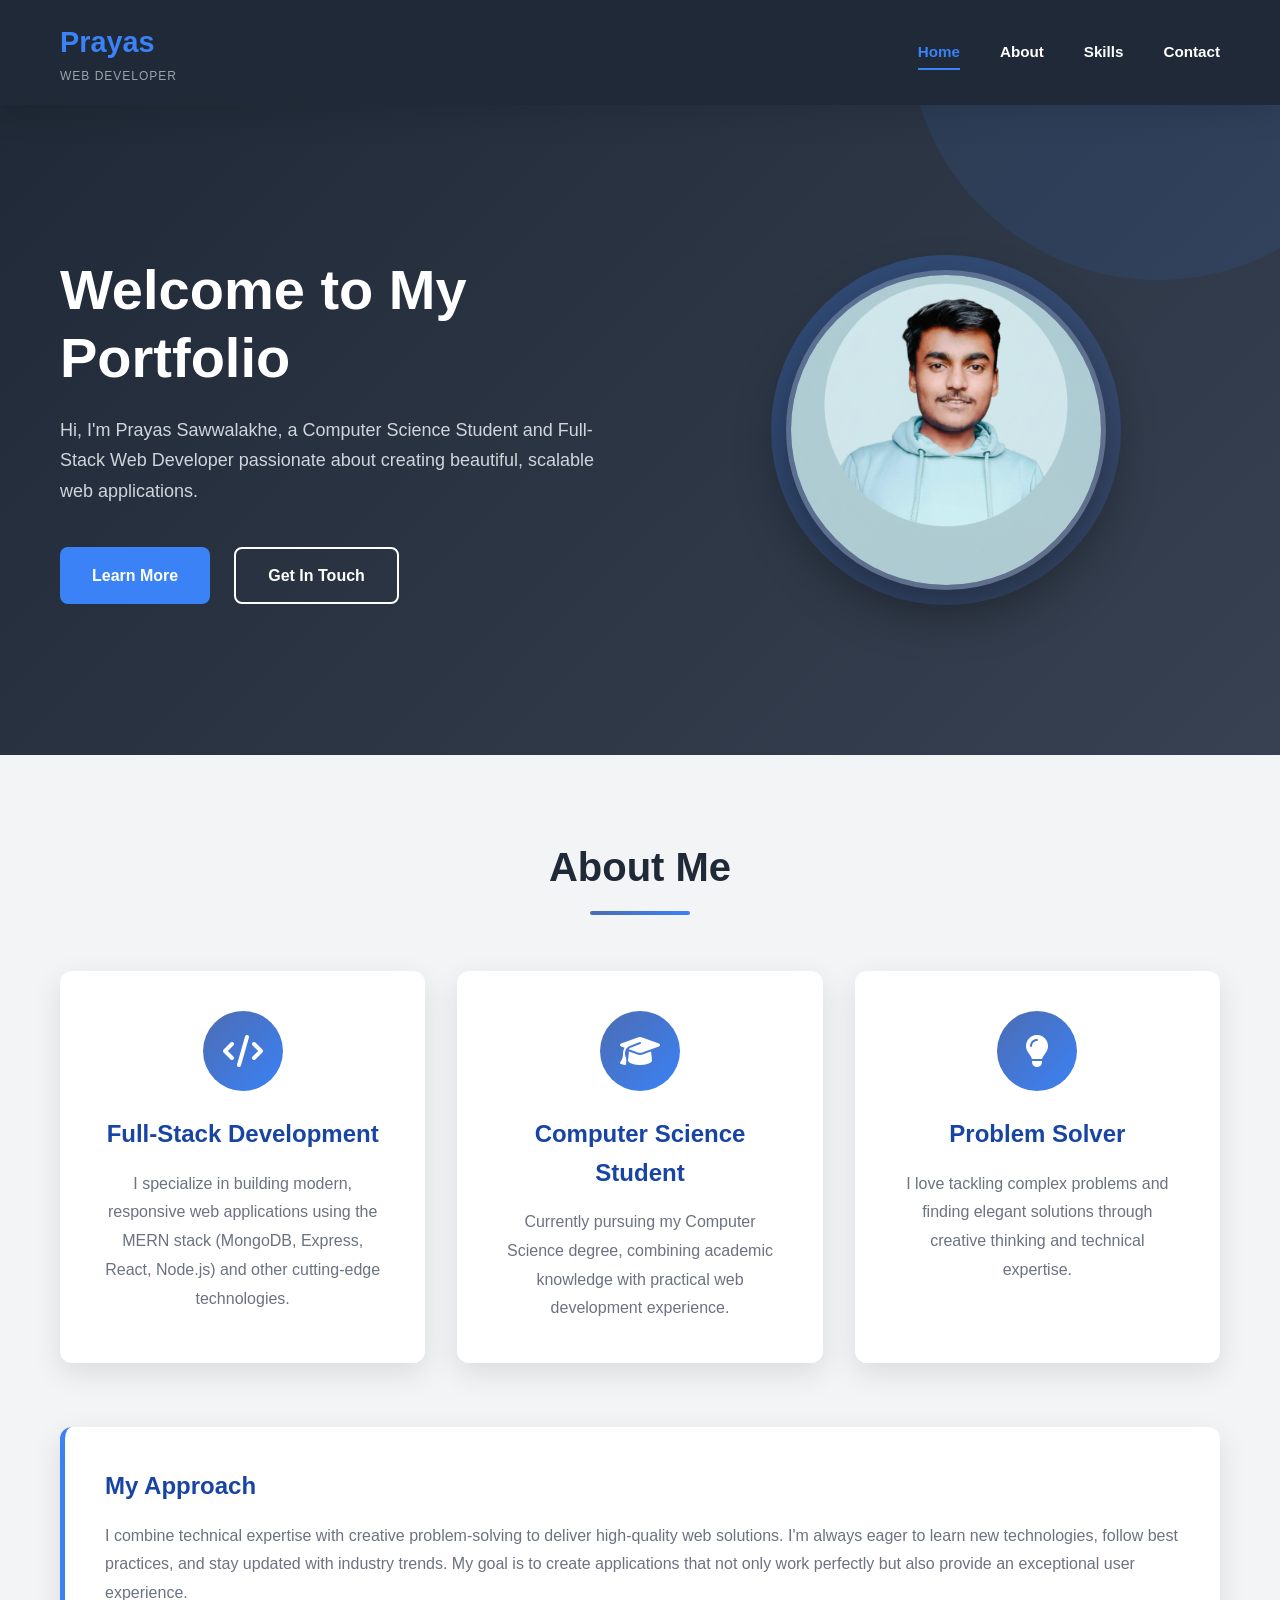
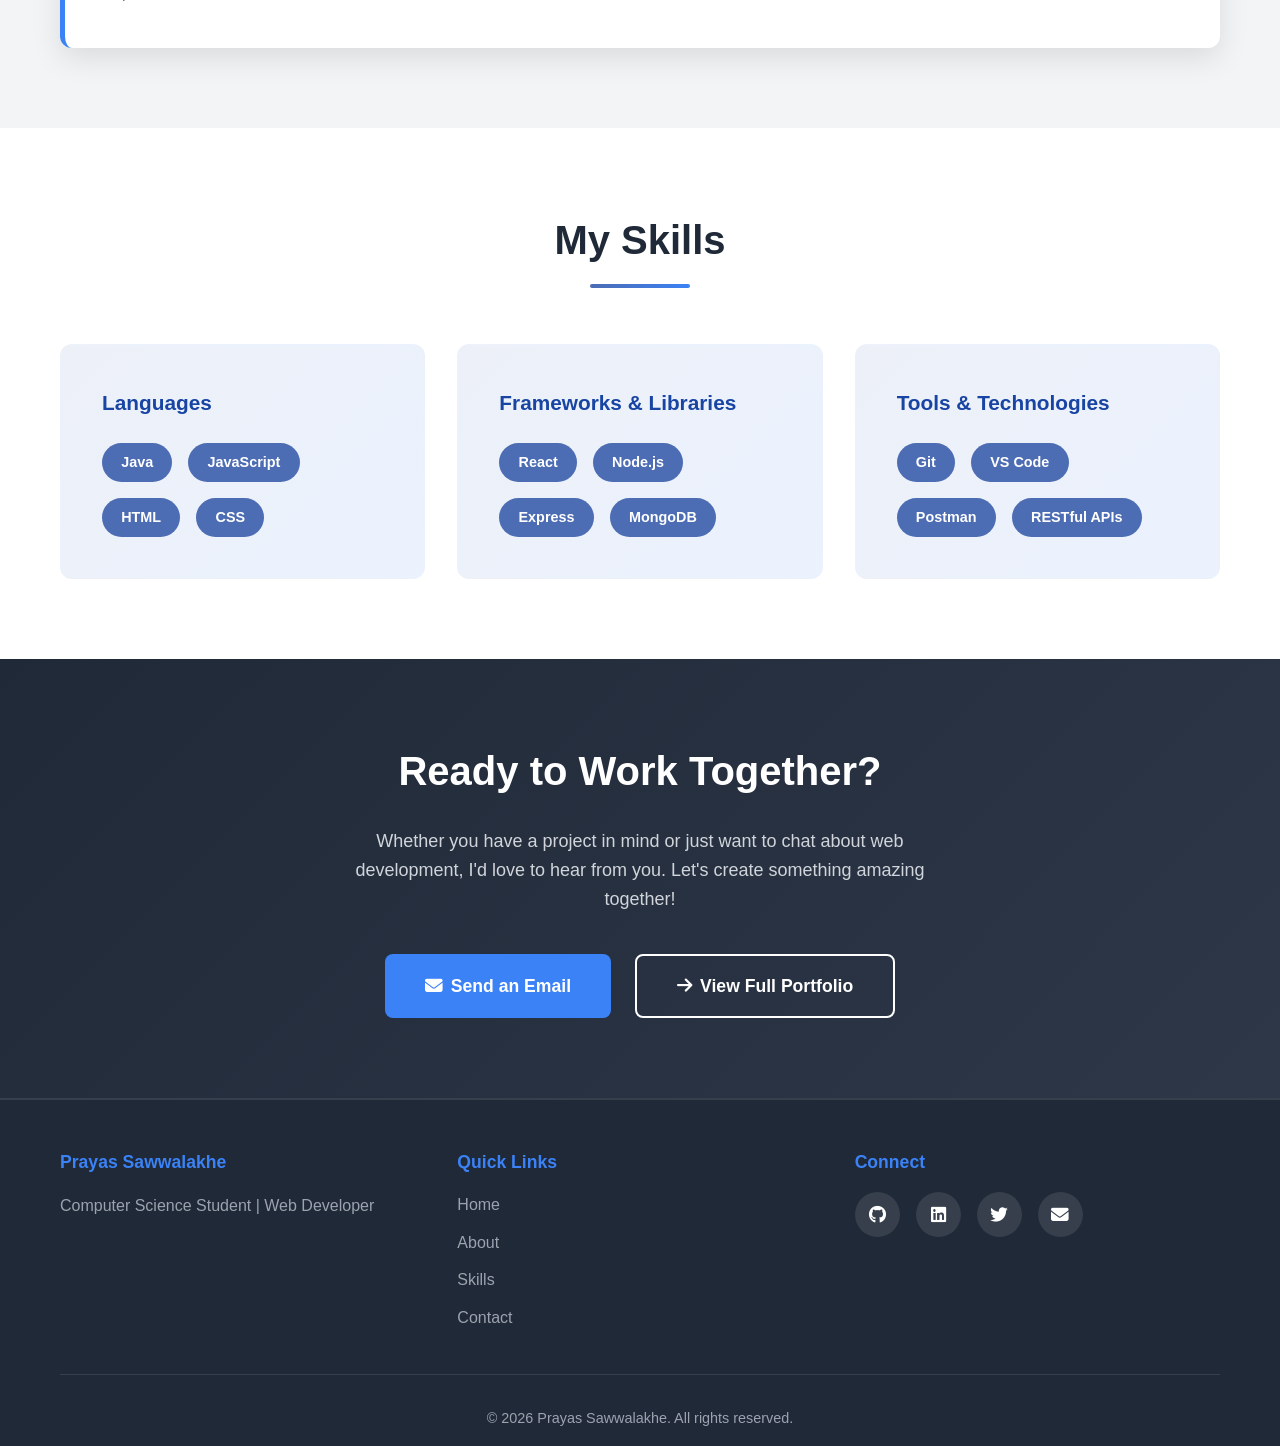
==== Task-2-Landing-Page/index.html @ 82221b43 "Adding landing pages files" ====
<!DOCTYPE html>
<html lang="en">

<head>
    <meta charset="UTF-8">
    <meta name="viewport" content="width=device-width, initial-scale=1.0">
    <title>Prayas Sawwalakhe - Web Developer Portfolio</title>
    <link rel="stylesheet" href="style.css">
    <link rel="stylesheet" href="https://cdnjs.cloudflare.com/ajax/libs/font-awesome/6.4.0/css/all.min.css">
</head>

<body>
    <!-- Navigation Header -->
    <header class="navbar">
        <div class="navbar-container">
            <div class="navbar-brand">
                <h1>Prayas</h1>
                <p class="tagline">Web Developer</p>
            </div>
            <nav class="nav-menu">
                <a href="#home" class="nav-link active">Home</a>
                <a href="#about" class="nav-link">About</a>
                <a href="#skills" class="nav-link">Skills</a>
                <a href="#cta" class="nav-link">Contact</a>
            </nav>
            <div class="hamburger">
                <span></span>
                <span></span>
                <span></span>
            </div>
        </div>
    </header>

    <!-- Hero Section -->
    <section id="home" class="hero">
        <div class="container">
            <div class="hero-content">
                <h1 class="hero-title">Welcome to My Portfolio</h1>
                <p class="hero-subtitle">Hi, I'm Prayas Sawwalakhe, a Computer Science Student and Full-Stack Web Developer passionate about creating beautiful, scalable web applications.</p>
                <div class="hero-buttons">
                    <a href="#about" class="btn btn-primary">Learn More</a>
                    <a href="#cta" class="btn btn-secondary">Get In Touch</a>
                </div>
            </div>
            <div class="hero-image">
                <div class="image-wrapper">
                    <img src="../Task-1-Portfolio/images/Profile.png" alt="Prayas Sawwalakhe" class="profile-img">
                </div>
            </div>
        </div>
    </section>

    <!-- About Section -->
    <section id="about" class="about">
        <div class="container">
            <h2 class="section-title">About Me</h2>
            <div class="about-grid">
                <div class="about-card">
                    <div class="card-icon">
                        <i class="fas fa-code"></i>
                    </div>
                    <h3>Full-Stack Development</h3>
                    <p>I specialize in building modern, responsive web applications using the MERN stack (MongoDB, Express, React, Node.js) and other cutting-edge technologies.</p>
                </div>
                <div class="about-card">
                    <div class="card-icon">
                        <i class="fas fa-graduation-cap"></i>
                    </div>
                    <h3>Computer Science Student</h3>
                    <p>Currently pursuing my Computer Science degree, combining academic knowledge with practical web development experience.</p>
                </div>
                <div class="about-card">
                    <div class="card-icon">
                        <i class="fas fa-lightbulb"></i>
                    </div>
                    <h3>Problem Solver</h3>
                    <p>I love tackling complex problems and finding elegant solutions through creative thinking and technical expertise.</p>
                </div>
            </div>

            <div class="about-highlight">
                <h3>My Approach</h3>
                <p>I combine technical expertise with creative problem-solving to deliver high-quality web solutions. I'm always eager to learn new technologies, follow best practices, and stay updated with industry trends. My goal is to create applications that not only work perfectly but also provide an exceptional user experience.</p>
            </div>
        </div>
    </section>

    <!-- Skills Section -->
    <section id="skills" class="skills">
        <div class="container">
            <h2 class="section-title">My Skills</h2>
            <div class="skills-grid">
                <div class="skill-box">
                    <h3>Languages</h3>
                    <div class="skill-items">
                        <span class="skill-tag">Java</span>
                        <span class="skill-tag">JavaScript</span>
                        <span class="skill-tag">HTML</span>
                        <span class="skill-tag">CSS</span>
                    </div>
                </div>
                <div class="skill-box">
                    <h3>Frameworks & Libraries</h3>
                    <div class="skill-items">
                        <span class="skill-tag">React</span>
                        <span class="skill-tag">Node.js</span>
                        <span class="skill-tag">Express</span>
                        <span class="skill-tag">MongoDB</span>
                    </div>
                </div>
                <div class="skill-box">
                    <h3>Tools & Technologies</h3>
                    <div class="skill-items">
                        <span class="skill-tag">Git</span>
                        <span class="skill-tag">VS Code</span>
                        <span class="skill-tag">Postman</span>
                        <span class="skill-tag">RESTful APIs</span>
                    </div>
                </div>
            </div>
        </div>
    </section>

    <!-- Call to Action Section -->
    <section id="cta" class="cta">
        <div class="container">
            <div class="cta-content">
                <h2>Ready to Work Together?</h2>
                <p>Whether you have a project in mind or just want to chat about web development, I'd love to hear from you. Let's create something amazing together!</p>
                <div class="cta-buttons">
                    <a href="mailto:your-email@example.com" class="btn btn-primary btn-large">
                        <i class="fas fa-envelope"></i> Send an Email
                    </a>
                    <a href="../Task-1-Portfolio/index.html" class="btn btn-secondary btn-large">
                        <i class="fas fa-arrow-right"></i> View Full Portfolio
                    </a>
                </div>
            </div>
        </div>
    </section>

    <!-- Footer -->
    <footer class="footer">
        <div class="container">
            <div class="footer-content">
                <div class="footer-section">
                    <h4>Prayas Sawwalakhe</h4>
                    <p>Computer Science Student | Web Developer</p>
                </div>
                <div class="footer-section">
                    <h4>Quick Links</h4>
                    <ul>
                        <li><a href="#home">Home</a></li>
                        <li><a href="#about">About</a></li>
                        <li><a href="#skills">Skills</a></li>
                        <li><a href="#cta">Contact</a></li>
                    </ul>
                </div>
                <div class="footer-section">
                    <h4>Connect</h4>
                    <div class="social-links">
                        <a href="#" class="social-link" title="GitHub"><i class="fab fa-github"></i></a>
                        <a href="#" class="social-link" title="LinkedIn"><i class="fab fa-linkedin"></i></a>
                        <a href="#" class="social-link" title="Twitter"><i class="fab fa-twitter"></i></a>
                        <a href="#" class="social-link" title="Email"><i class="fas fa-envelope"></i></a>
                    </div>
                </div>
            </div>
            <div class="footer-bottom">
                <p>&copy; 2026 Prayas Sawwalakhe. All rights reserved.</p>
            </div>
        </div>
    </footer>
</body>

</html>
---- Task-2-Landing-Page/style.css ----
* {
    margin: 0;
    padding: 0;
    box-sizing: border-box;
}

:root {
    --primary-color: #4c6cb3;
    --secondary-color: #3b82f6;
    --dark-bg: #1f2937;
    --light-bg: #f3f4f6;
    --white: #ffffff;
    --text-dark: #1844a3;
    --text-light: #6b7280;
    --accent: #3b82f6;
    --shadow: 0 10px 30px rgba(0, 0, 0, 0.1);
    --transition: all 0.3s ease;
}

html {
    scroll-behavior: smooth;
}

body {
    font-family: 'Segoe UI', Tahoma, Geneva, Verdana, sans-serif;
    color: var(--text-dark);
    line-height: 1.6;
    background: var(--white);
}

.container {
    max-width: 1200px;
    margin: 0 auto;
    padding: 0 20px;
}

/* ===== Navigation Header ===== */
.navbar {
    background: var(--dark-bg);
    color: var(--white);
    padding: 1.2rem 0;
    position: sticky;
    top: 0;
    z-index: 100;
    box-shadow: var(--shadow);
}

.navbar-container {
    max-width: 1200px;
    margin: 0 auto;
    padding: 0 20px;
    display: flex;
    justify-content: space-between;
    align-items: center;
}

.navbar-brand h1 {
    font-size: 1.8rem;
    font-weight: 700;
    color: var(--secondary-color);
}

.navbar-brand .tagline {
    font-size: 0.75rem;
    color: #9ca3af;
    margin-top: 0.1rem;
    text-transform: uppercase;
    letter-spacing: 1px;
}

.nav-menu {
    display: flex;
    gap: 2.5rem;
    list-style: none;
}

.nav-link {
    color: var(--white);
    text-decoration: none;
    font-weight: 600;
    font-size: 0.95rem;
    transition: var(--transition);
    position: relative;
}

.nav-link:hover,
.nav-link.active {
    color: var(--secondary-color);
}

.nav-link::after {
    content: '';
    position: absolute;
    bottom: -5px;
    left: 0;
    width: 0;
    height: 2px;
    background: var(--secondary-color);
    transition: width 0.3s ease;
}

.nav-link:hover::after,
.nav-link.active::after {
    width: 100%;
}

.hamburger {
    display: none;
    flex-direction: column;
    cursor: pointer;
}

.hamburger span {
    width: 25px;
    height: 3px;
    background: var(--white);
    margin: 5px 0;
    transition: var(--transition);
    border-radius: 2px;
}

/* ===== Hero Section ===== */
.hero {
    background: linear-gradient(135deg, var(--dark-bg) 0%, #374151 100%);
    color: var(--white);
    padding: 5rem 0;
    min-height: 650px;
    display: flex;
    align-items: center;
    position: relative;
    overflow: hidden;
}

.hero::before {
    content: '';
    position: absolute;
    top: -50%;
    right: -10%;
    width: 500px;
    height: 500px;
    background: rgba(59, 130, 246, 0.1);
    border-radius: 50%;
    animation: float 6s ease-in-out infinite;
}

@keyframes float {
    0%, 100% {
        transform: translateY(0px);
    }
    50% {
        transform: translateY(20px);
    }
}

.hero .container {
    display: flex;
    align-items: center;
    gap: 4rem;
    width: 100%;
    position: relative;
    z-index: 1;
}

.hero-content {
    flex: 1;
}

.hero-title {
    font-size: 3.5rem;
    font-weight: 700;
    margin-bottom: 1.5rem;
    line-height: 1.2;
    color: var(--white);
}

.hero-subtitle {
    font-size: 1.125rem;
    margin-bottom: 2.5rem;
    color: #d1d5db;
    max-width: 600px;
    line-height: 1.7;
}

.hero-buttons {
    display: flex;
    gap: 1.5rem;
    flex-wrap: wrap;
}

.hero-image {
    flex: 1;
    display: flex;
    justify-content: center;
    align-items: center;
}

.image-wrapper {
    position: relative;
    width: 350px;
    height: 350px;
    display: flex;
    align-items: center;
    justify-content: center;
}

.image-wrapper::before {
    content: '';
    position: absolute;
    width: 350px;
    height: 350px;
    background: linear-gradient(135deg, rgba(59, 130, 246, 0.3), rgba(76, 108, 179, 0.3));
    border-radius: 50%;
    animation: pulse 3s ease-in-out infinite;
}

@keyframes pulse {
    0%, 100% {
        box-shadow: 0 0 0 0 rgba(59, 130, 246, 0.7);
    }
    50% {
        box-shadow: 0 0 0 30px rgba(59, 130, 246, 0);
    }
}

.profile-img {
    width: 320px;
    height: 320px;
    object-fit: cover;
    object-position: center;
    border-radius: 50%;
    border: 5px solid rgba(255, 255, 255, 0.2);
    box-shadow: 0 20px 50px rgba(0, 0, 0, 0.4);
    position: relative;
    z-index: 2;
    transition: var(--transition);
}

.profile-img:hover {
    transform: scale(1.05);
    border-color: var(--secondary-color);
}

/* ===== Buttons ===== */
.btn {
    padding: 0.875rem 2rem;
    border: none;
    border-radius: 8px;
    font-size: 1rem;
    font-weight: 600;
    cursor: pointer;
    transition: var(--transition);
    text-decoration: none;
    display: inline-flex;
    align-items: center;
    gap: 0.5rem;
}

.btn-primary {
    background: var(--secondary-color);
    color: var(--white);
}

.btn-primary:hover {
    background: #2563eb;
    transform: translateY(-2px);
    box-shadow: 0 10px 20px rgba(59, 130, 246, 0.3);
}

.btn-secondary {
    background: transparent;
    color: var(--white);
    border: 2px solid var(--white);
}

.btn-secondary:hover {
    background: var(--white);
    color: var(--secondary-color);
    transform: translateY(-2px);
}

.btn-large {
    padding: 1rem 2.5rem;
    font-size: 1.1rem;
}

/* ===== About Section ===== */
.about {
    padding: 5rem 0;
    background: var(--light-bg);
}

.section-title {
    text-align: center;
    font-size: 2.5rem;
    font-weight: 700;
    margin-bottom: 3.5rem;
    color: var(--dark-bg);
    position: relative;
    padding-bottom: 1rem;
}

.section-title::after {
    content: '';
    position: absolute;
    bottom: 0;
    left: 50%;
    transform: translateX(-50%);
    width: 100px;
    height: 4px;
    background: linear-gradient(90deg, var(--primary-color), var(--secondary-color));
    border-radius: 2px;
}

.about-grid {
    display: grid;
    grid-template-columns: repeat(auto-fit, minmax(300px, 1fr));
    gap: 2rem;
    margin-bottom: 4rem;
}

.about-card {
    background: var(--white);
    padding: 2.5rem;
    border-radius: 12px;
    box-shadow: var(--shadow);
    text-align: center;
    transition: var(--transition);
}

.about-card:hover {
    transform: translateY(-10px);
    box-shadow: 0 20px 40px rgba(0, 0, 0, 0.15);
}

.card-icon {
    width: 80px;
    height: 80px;
    background: linear-gradient(135deg, var(--primary-color), var(--secondary-color));
    border-radius: 50%;
    display: flex;
    align-items: center;
    justify-content: center;
    font-size: 2rem;
    color: var(--white);
    margin: 0 auto 1.5rem;
    transition: var(--transition);
}

.about-card:hover .card-icon {
    transform: scale(1.1) rotate(10deg);
}

.about-card h3 {
    font-size: 1.5rem;
    color: var(--text-dark);
    margin-bottom: 1rem;
}

.about-card p {
    color: var(--text-light);
    line-height: 1.8;
}

.about-highlight {
    background: var(--white);
    padding: 2.5rem;
    border-radius: 12px;
    border-left: 5px solid var(--secondary-color);
    box-shadow: var(--shadow);
}

.about-highlight h3 {
    color: var(--text-dark);
    margin-bottom: 1rem;
    font-size: 1.5rem;
}

.about-highlight p {
    color: var(--text-light);
    line-height: 1.8;
}

/* ===== Skills Section ===== */
.skills {
    padding: 5rem 0;
    background: var(--white);
}

.skills-grid {
    display: grid;
    grid-template-columns: repeat(auto-fit, minmax(300px, 1fr));
    gap: 2rem;
}

.skill-box {
    background: linear-gradient(135deg, rgba(76, 108, 179, 0.1), rgba(59, 130, 246, 0.1));
    padding: 2.5rem;
    border-radius: 12px;
    border: 2px solid transparent;
    transition: var(--transition);
}

.skill-box:hover {
    border-color: var(--secondary-color);
    box-shadow: var(--shadow);
}

.skill-box h3 {
    color: var(--text-dark);
    margin-bottom: 1.5rem;
    font-size: 1.3rem;
}

.skill-items {
    display: flex;
    flex-wrap: wrap;
    gap: 1rem;
}

.skill-tag {
    background: var(--primary-color);
    color: var(--white);
    padding: 0.5rem 1.2rem;
    border-radius: 25px;
    font-size: 0.9rem;
    font-weight: 600;
    transition: var(--transition);
    display: inline-block;
}

.skill-tag:hover {
    background: var(--secondary-color);
    transform: scale(1.05);
}

/* ===== CTA Section ===== */
.cta {
    background: linear-gradient(135deg, var(--dark-bg) 0%, #2d3748 100%);
    color: var(--white);
    padding: 5rem 0;
    text-align: center;
}

.cta-content h2 {
    font-size: 2.5rem;
    font-weight: 700;
    margin-bottom: 1.5rem;
}

.cta-content p {
    font-size: 1.125rem;
    margin-bottom: 2.5rem;
    color: #d1d5db;
    max-width: 600px;
    margin-left: auto;
    margin-right: auto;
}

.cta-buttons {
    display: flex;
    gap: 1.5rem;
    justify-content: center;
    flex-wrap: wrap;
}

/* ===== Footer ===== */
.footer {
    background: var(--dark-bg);
    color: var(--white);
    padding: 3rem 0 1rem;
    border-top: 2px solid rgba(255, 255, 255, 0.1);
}

.footer-content {
    display: grid;
    grid-template-columns: repeat(auto-fit, minmax(250px, 1fr));
    gap: 2rem;
    margin-bottom: 2rem;
}

.footer-section h4 {
    color: var(--secondary-color);
    margin-bottom: 1rem;
    font-size: 1.1rem;
}

.footer-section p {
    color: #9ca3af;
    line-height: 1.8;
}

.footer-section ul {
    list-style: none;
}

.footer-section ul li {
    margin-bottom: 0.75rem;
}

.footer-section ul li a {
    color: #9ca3af;
    text-decoration: none;
    transition: var(--transition);
}

.footer-section ul li a:hover {
    color: var(--secondary-color);
}

.social-links {
    display: flex;
    gap: 1rem;
}

.social-link {
    width: 45px;
    height: 45px;
    background: rgba(255, 255, 255, 0.1);
    border-radius: 50%;
    display: flex;
    align-items: center;
    justify-content: center;
    color: var(--white);
    text-decoration: none;
    transition: var(--transition);
    font-size: 1.1rem;
}

.social-link:hover {
    background: var(--secondary-color);
    transform: translateY(-5px);
}

.footer-bottom {
    border-top: 1px solid rgba(255, 255, 255, 0.1);
    padding-top: 2rem;
    text-align: center;
    color: #9ca3af;
    font-size: 0.9rem;
}

/* ===== Responsive Design ===== */
@media (max-width: 768px) {
    .nav-menu {
        display: none;
    }

    .hamburger {
        display: flex;
    }

    .hero .container {
        flex-direction: column;
        gap: 2rem;
    }

    .hero-title {
        font-size: 2.5rem;
    }

    .hero-subtitle {
        font-size: 1rem;
    }

    .image-wrapper,
    .image-wrapper::before,
    .profile-img {
        width: 280px;
        height: 280px;
    }

    .section-title {
        font-size: 2rem;
        margin-bottom: 2.5rem;
    }

    .about-grid {
        grid-template-columns: 1fr;
    }

    .skills-grid {
        grid-template-columns: 1fr;
    }

    .cta-content h2 {
        font-size: 2rem;
    }

    .cta-buttons {
        flex-direction: column;
    }

    .btn-large {
        width: 100%;
        justify-content: center;
    }

    .footer-content {
        grid-template-columns: 1fr;
    }
}

@media (max-width: 480px) {
    .navbar-brand h1 {
        font-size: 1.5rem;
    }

    .hero-title {
        font-size: 2rem;
    }

    .hero-buttons {
        flex-direction: column;
        gap: 1rem;
    }

    .btn {
        width: 100%;
        justify-content: center;
    }

    .image-wrapper,
    .image-wrapper::before,
    .profile-img {
        width: 200px;
        height: 200px;
    }

    .section-title {
        font-size: 1.75rem;
    }

    .skill-items {
        justify-content: center;
    }
}
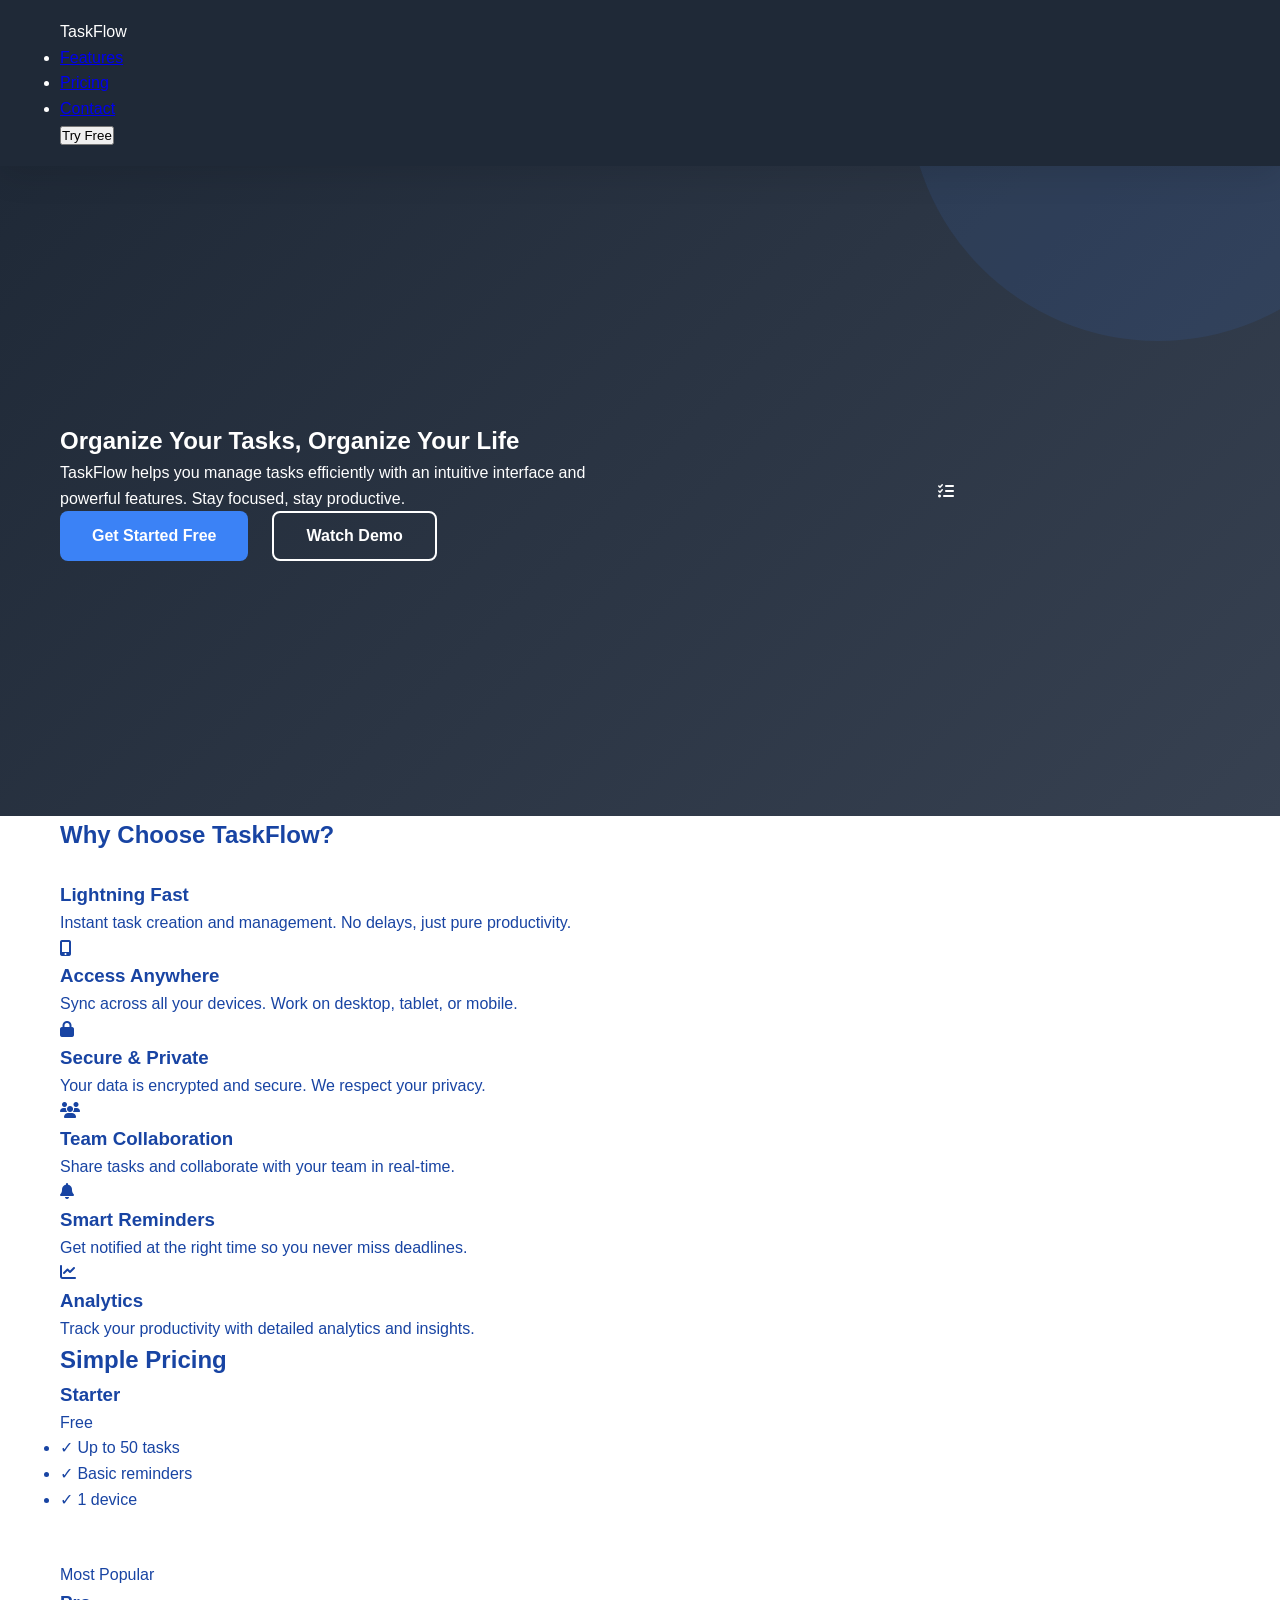
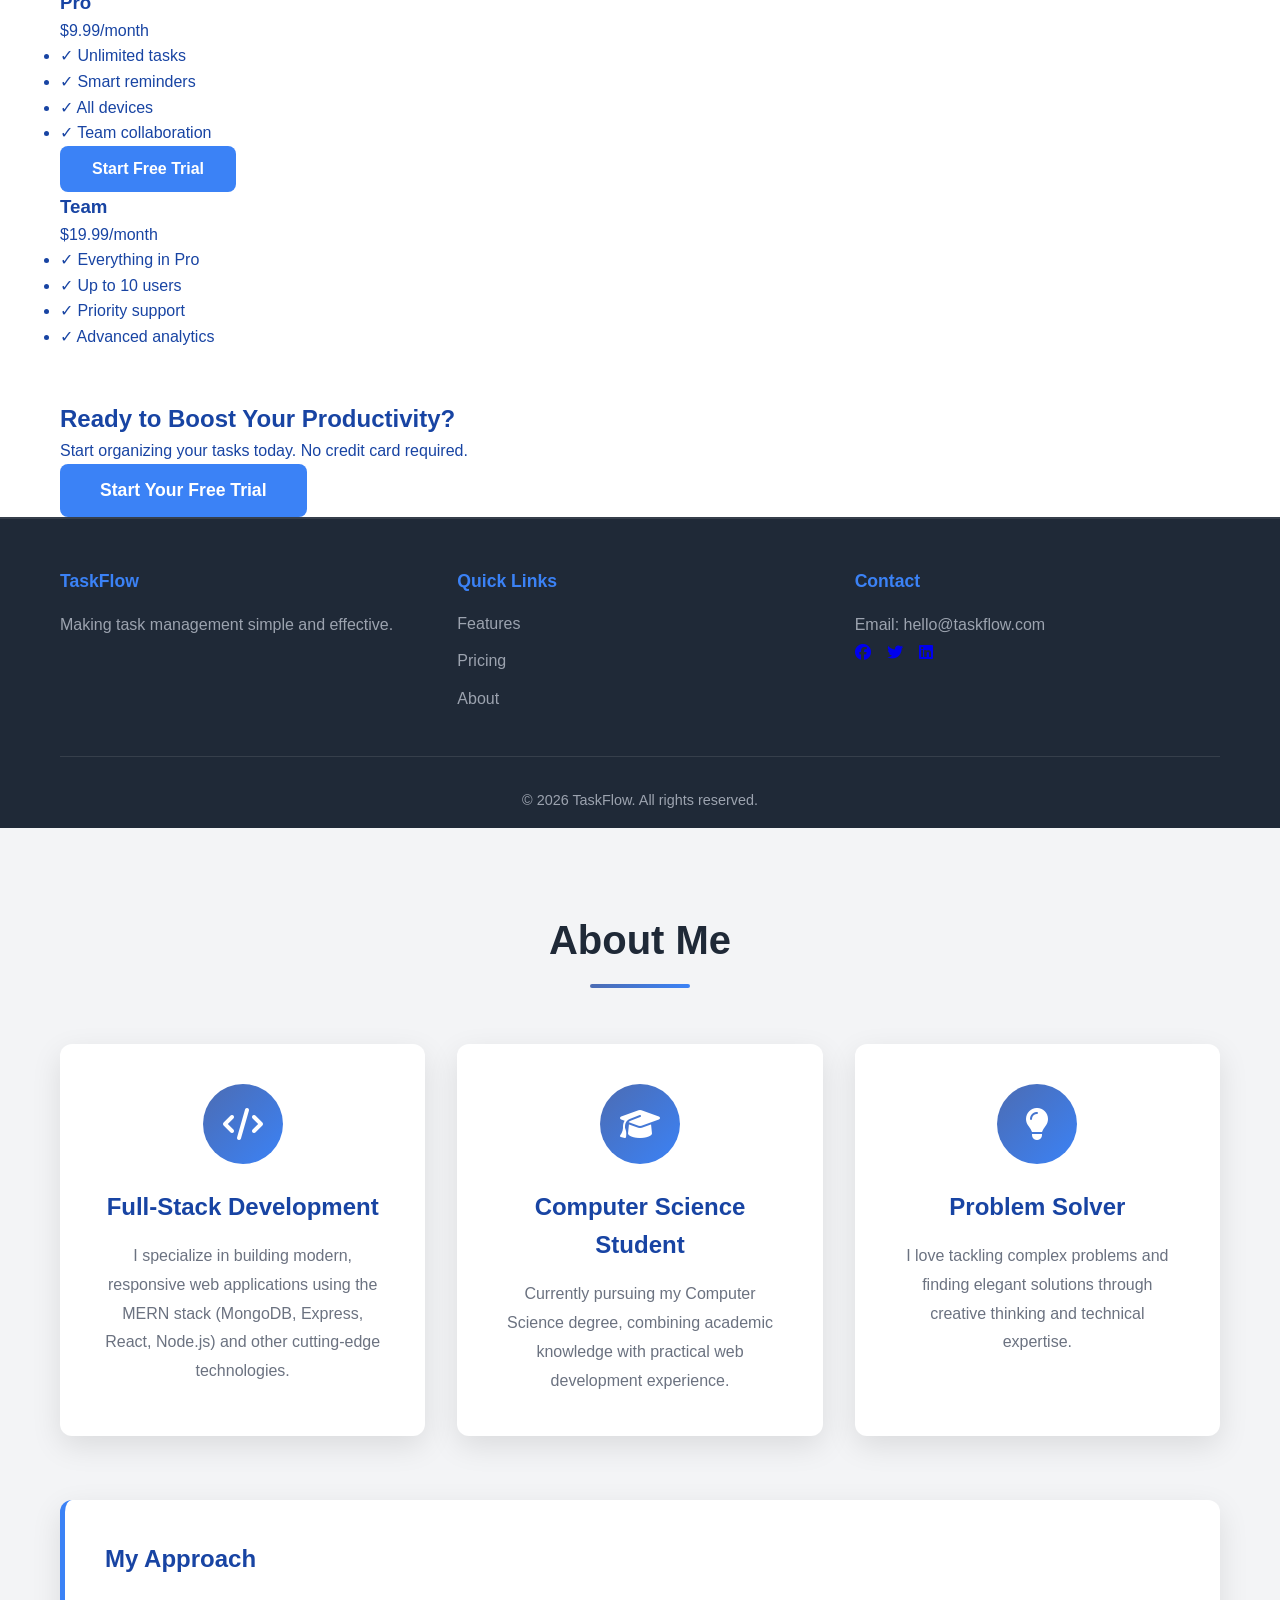
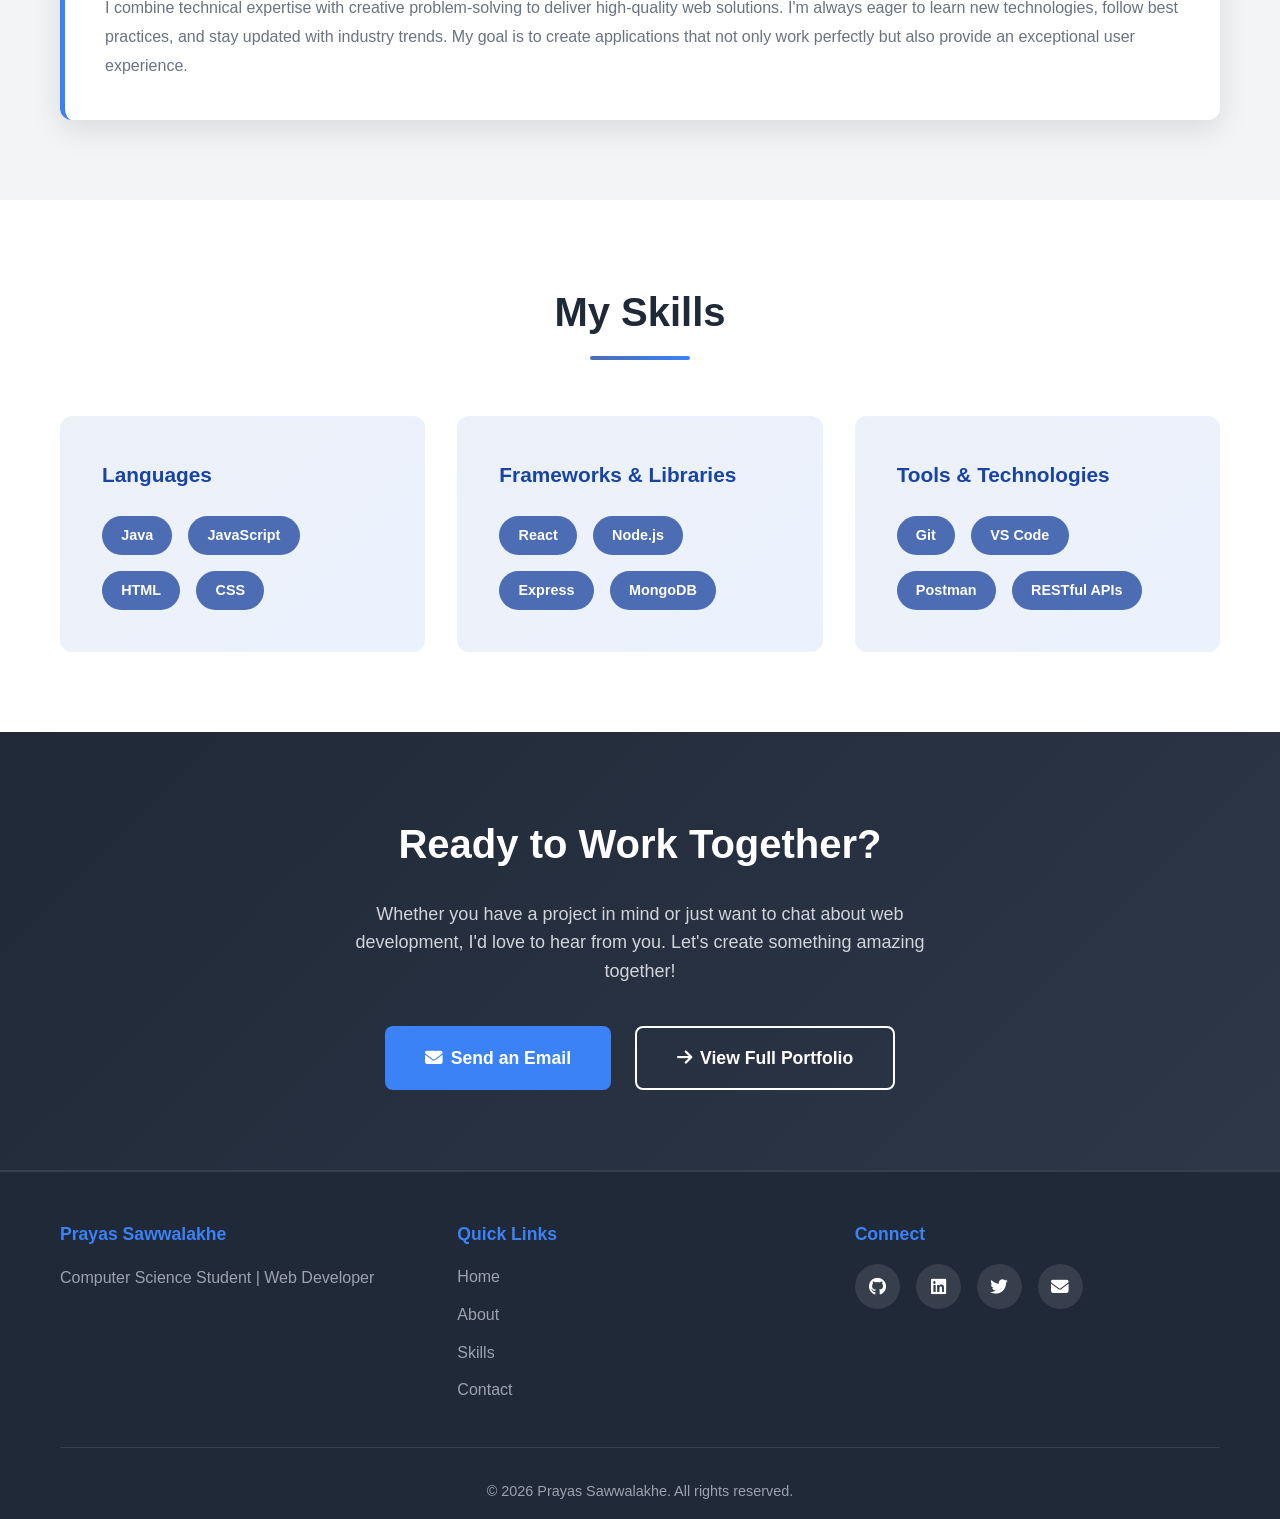
==== commit 346d20a9: "Changes to be noted in the index file" ====
--- a/Task-2-Landing-Page/index.html
+++ b/Task-2-Landing-Page/index.html
@@ -1,52 +1,178 @@
 <!DOCTYPE html>
 <html lang="en">
-
 <head>
     <meta charset="UTF-8">
     <meta name="viewport" content="width=device-width, initial-scale=1.0">
-    <title>Prayas Sawwalakhe - Web Developer Portfolio</title>
+    <title>TaskFlow - Manage Your Tasks Effortlessly</title>
     <link rel="stylesheet" href="style.css">
     <link rel="stylesheet" href="https://cdnjs.cloudflare.com/ajax/libs/font-awesome/6.4.0/css/all.min.css">
 </head>
-
 <body>
-    <!-- Navigation Header -->
-    <header class="navbar">
-        <div class="navbar-container">
-            <div class="navbar-brand">
-                <h1>Prayas</h1>
-                <p class="tagline">Web Developer</p>
-            </div>
-            <nav class="nav-menu">
-                <a href="#home" class="nav-link active">Home</a>
-                <a href="#about" class="nav-link">About</a>
-                <a href="#skills" class="nav-link">Skills</a>
-                <a href="#cta" class="nav-link">Contact</a>
-            </nav>
-            <div class="hamburger">
-                <span></span>
-                <span></span>
-                <span></span>
-            </div>
-        </div>
-    </header>
+    <!-- Navigation -->
+    <nav class="navbar">
+        <div class="container nav-container">
+            <div class="logo">TaskFlow</div>
+            <ul class="nav-links">
+                <li><a href="#features">Features</a></li>
+                <li><a href="#pricing">Pricing</a></li>
+                <li><a href="#contact">Contact</a></li>
+            </ul>
+            <button class="cta-btn-small">Try Free</button>
+        </div>
+    </nav>
 
     <!-- Hero Section -->
-    <section id="home" class="hero">
+    <section class="hero">
         <div class="container">
             <div class="hero-content">
-                <h1 class="hero-title">Welcome to My Portfolio</h1>
-                <p class="hero-subtitle">Hi, I'm Prayas Sawwalakhe, a Computer Science Student and Full-Stack Web Developer passionate about creating beautiful, scalable web applications.</p>
+                <h1>Organize Your Tasks, Organize Your Life</h1>
+                <p>TaskFlow helps you manage tasks efficiently with an intuitive interface and powerful features. Stay focused, stay productive.</p>
                 <div class="hero-buttons">
-                    <a href="#about" class="btn btn-primary">Learn More</a>
-                    <a href="#cta" class="btn btn-secondary">Get In Touch</a>
+                    <button class="btn btn-primary">Get Started Free</button>
+                    <button class="btn btn-secondary">Watch Demo</button>
                 </div>
             </div>
             <div class="hero-image">
-                <div class="image-wrapper">
-                    <img src="../Task-1-Portfolio/images/Profile.png" alt="Prayas Sawwalakhe" class="profile-img">
-                </div>
-            </div>
+                <div class="image-placeholder">
+                    <i class="fas fa-tasks"></i>
+                </div>
+            </div>
+        </div>
+    </section>
+
+    <!-- Features Section -->
+    <section id="features" class="features">
+        <div class="container">
+            <h2>Why Choose TaskFlow?</h2>
+            <div class="features-grid">
+                <div class="feature-card">
+                    <div class="feature-icon">
+                        <i class="fas fa-lightning-bolt"></i>
+                    </div>
+                    <h3>Lightning Fast</h3>
+                    <p>Instant task creation and management. No delays, just pure productivity.</p>
+                </div>
+                <div class="feature-card">
+                    <div class="feature-icon">
+                        <i class="fas fa-mobile-alt"></i>
+                    </div>
+                    <h3>Access Anywhere</h3>
+                    <p>Sync across all your devices. Work on desktop, tablet, or mobile.</p>
+                </div>
+                <div class="feature-card">
+                    <div class="feature-icon">
+                        <i class="fas fa-lock"></i>
+                    </div>
+                    <h3>Secure & Private</h3>
+                    <p>Your data is encrypted and secure. We respect your privacy.</p>
+                </div>
+                <div class="feature-card">
+                    <div class="feature-icon">
+                        <i class="fas fa-users"></i>
+                    </div>
+                    <h3>Team Collaboration</h3>
+                    <p>Share tasks and collaborate with your team in real-time.</p>
+                </div>
+                <div class="feature-card">
+                    <div class="feature-icon">
+                        <i class="fas fa-bell"></i>
+                    </div>
+                    <h3>Smart Reminders</h3>
+                    <p>Get notified at the right time so you never miss deadlines.</p>
+                </div>
+                <div class="feature-card">
+                    <div class="feature-icon">
+                        <i class="fas fa-chart-line"></i>
+                    </div>
+                    <h3>Analytics</h3>
+                    <p>Track your productivity with detailed analytics and insights.</p>
+                </div>
+            </div>
+        </div>
+    </section>
+
+    <!-- Pricing Section -->
+    <section id="pricing" class="pricing">
+        <div class="container">
+            <h2>Simple Pricing</h2>
+            <div class="pricing-grid">
+                <div class="pricing-card">
+                    <h3>Starter</h3>
+                    <div class="price">Free</div>
+                    <ul class="pricing-features">
+                        <li>✓ Up to 50 tasks</li>
+                        <li>✓ Basic reminders</li>
+                        <li>✓ 1 device</li>
+                    </ul>
+                    <button class="btn btn-secondary">Get Started</button>
+                </div>
+                <div class="pricing-card featured">
+                    <div class="badge">Most Popular</div>
+                    <h3>Pro</h3>
+                    <div class="price">$9.99<span>/month</span></div>
+                    <ul class="pricing-features">
+                        <li>✓ Unlimited tasks</li>
+                        <li>✓ Smart reminders</li>
+                        <li>✓ All devices</li>
+                        <li>✓ Team collaboration</li>
+                    </ul>
+                    <button class="btn btn-primary">Start Free Trial</button>
+                </div>
+                <div class="pricing-card">
+                    <h3>Team</h3>
+                    <div class="price">$19.99<span>/month</span></div>
+                    <ul class="pricing-features">
+                        <li>✓ Everything in Pro</li>
+                        <li>✓ Up to 10 users</li>
+                        <li>✓ Priority support</li>
+                        <li>✓ Advanced analytics</li>
+                    </ul>
+                    <button class="btn btn-secondary">Contact Sales</button>
+                </div>
+            </div>
+        </div>
+    </section>
+
+    <!-- CTA Section -->
+    <section class="cta-section">
+        <div class="container">
+            <h2>Ready to Boost Your Productivity?</h2>
+            <p>Start organizing your tasks today. No credit card required.</p>
+            <button class="btn btn-primary btn-large">Start Your Free Trial</button>
+        </div>
+    </section>
+
+    <!-- Footer -->
+    <footer id="contact" class="footer">
+        <div class="container">
+            <div class="footer-content">
+                <div class="footer-section">
+                    <h4>TaskFlow</h4>
+                    <p>Making task management simple and effective.</p>
+                </div>
+                <div class="footer-section">
+                    <h4>Quick Links</h4>
+                    <ul>
+                        <li><a href="#features">Features</a></li>
+                        <li><a href="#pricing">Pricing</a></li>
+                        <li><a href="#">About</a></li>
+                    </ul>
+                </div>
+                <div class="footer-section">
+                    <h4>Contact</h4>
+                    <p>Email: hello@taskflow.com</p>
+                    <div class="social-links">
+                        <a href="#"><i class="fab fa-facebook"></i></a>
+                        <a href="#"><i class="fab fa-twitter"></i></a>
+                        <a href="#"><i class="fab fa-linkedin"></i></a>
+                    </div>
+                </div>
+            </div>
+            <div class="footer-bottom">
+                <p>&copy; 2026 TaskFlow. All rights reserved.</p>
+            </div>
+        </div>
+    </footer>
         </div>
     </section>
 
@@ -60,27 +186,33 @@
                         <i class="fas fa-code"></i>
                     </div>
                     <h3>Full-Stack Development</h3>
-                    <p>I specialize in building modern, responsive web applications using the MERN stack (MongoDB, Express, React, Node.js) and other cutting-edge technologies.</p>
+                    <p>I specialize in building modern, responsive web applications using the MERN stack (MongoDB,
+                        Express, React, Node.js) and other cutting-edge technologies.</p>
                 </div>
                 <div class="about-card">
                     <div class="card-icon">
                         <i class="fas fa-graduation-cap"></i>
                     </div>
                     <h3>Computer Science Student</h3>
-                    <p>Currently pursuing my Computer Science degree, combining academic knowledge with practical web development experience.</p>
+                    <p>Currently pursuing my Computer Science degree, combining academic knowledge with practical web
+                        development experience.</p>
                 </div>
                 <div class="about-card">
                     <div class="card-icon">
                         <i class="fas fa-lightbulb"></i>
                     </div>
                     <h3>Problem Solver</h3>
-                    <p>I love tackling complex problems and finding elegant solutions through creative thinking and technical expertise.</p>
+                    <p>I love tackling complex problems and finding elegant solutions through creative thinking and
+                        technical expertise.</p>
                 </div>
             </div>
 
             <div class="about-highlight">
                 <h3>My Approach</h3>
-                <p>I combine technical expertise with creative problem-solving to deliver high-quality web solutions. I'm always eager to learn new technologies, follow best practices, and stay updated with industry trends. My goal is to create applications that not only work perfectly but also provide an exceptional user experience.</p>
+                <p>I combine technical expertise with creative problem-solving to deliver high-quality web solutions.
+                    I'm always eager to learn new technologies, follow best practices, and stay updated with industry
+                    trends. My goal is to create applications that not only work perfectly but also provide an
+                    exceptional user experience.</p>
             </div>
         </div>
     </section>
@@ -126,7 +258,8 @@
         <div class="container">
             <div class="cta-content">
                 <h2>Ready to Work Together?</h2>
-                <p>Whether you have a project in mind or just want to chat about web development, I'd love to hear from you. Let's create something amazing together!</p>
+                <p>Whether you have a project in mind or just want to chat about web development, I'd love to hear from
+                    you. Let's create something amazing together!</p>
                 <div class="cta-buttons">
                     <a href="mailto:your-email@example.com" class="btn btn-primary btn-large">
                         <i class="fas fa-envelope"></i> Send an Email
